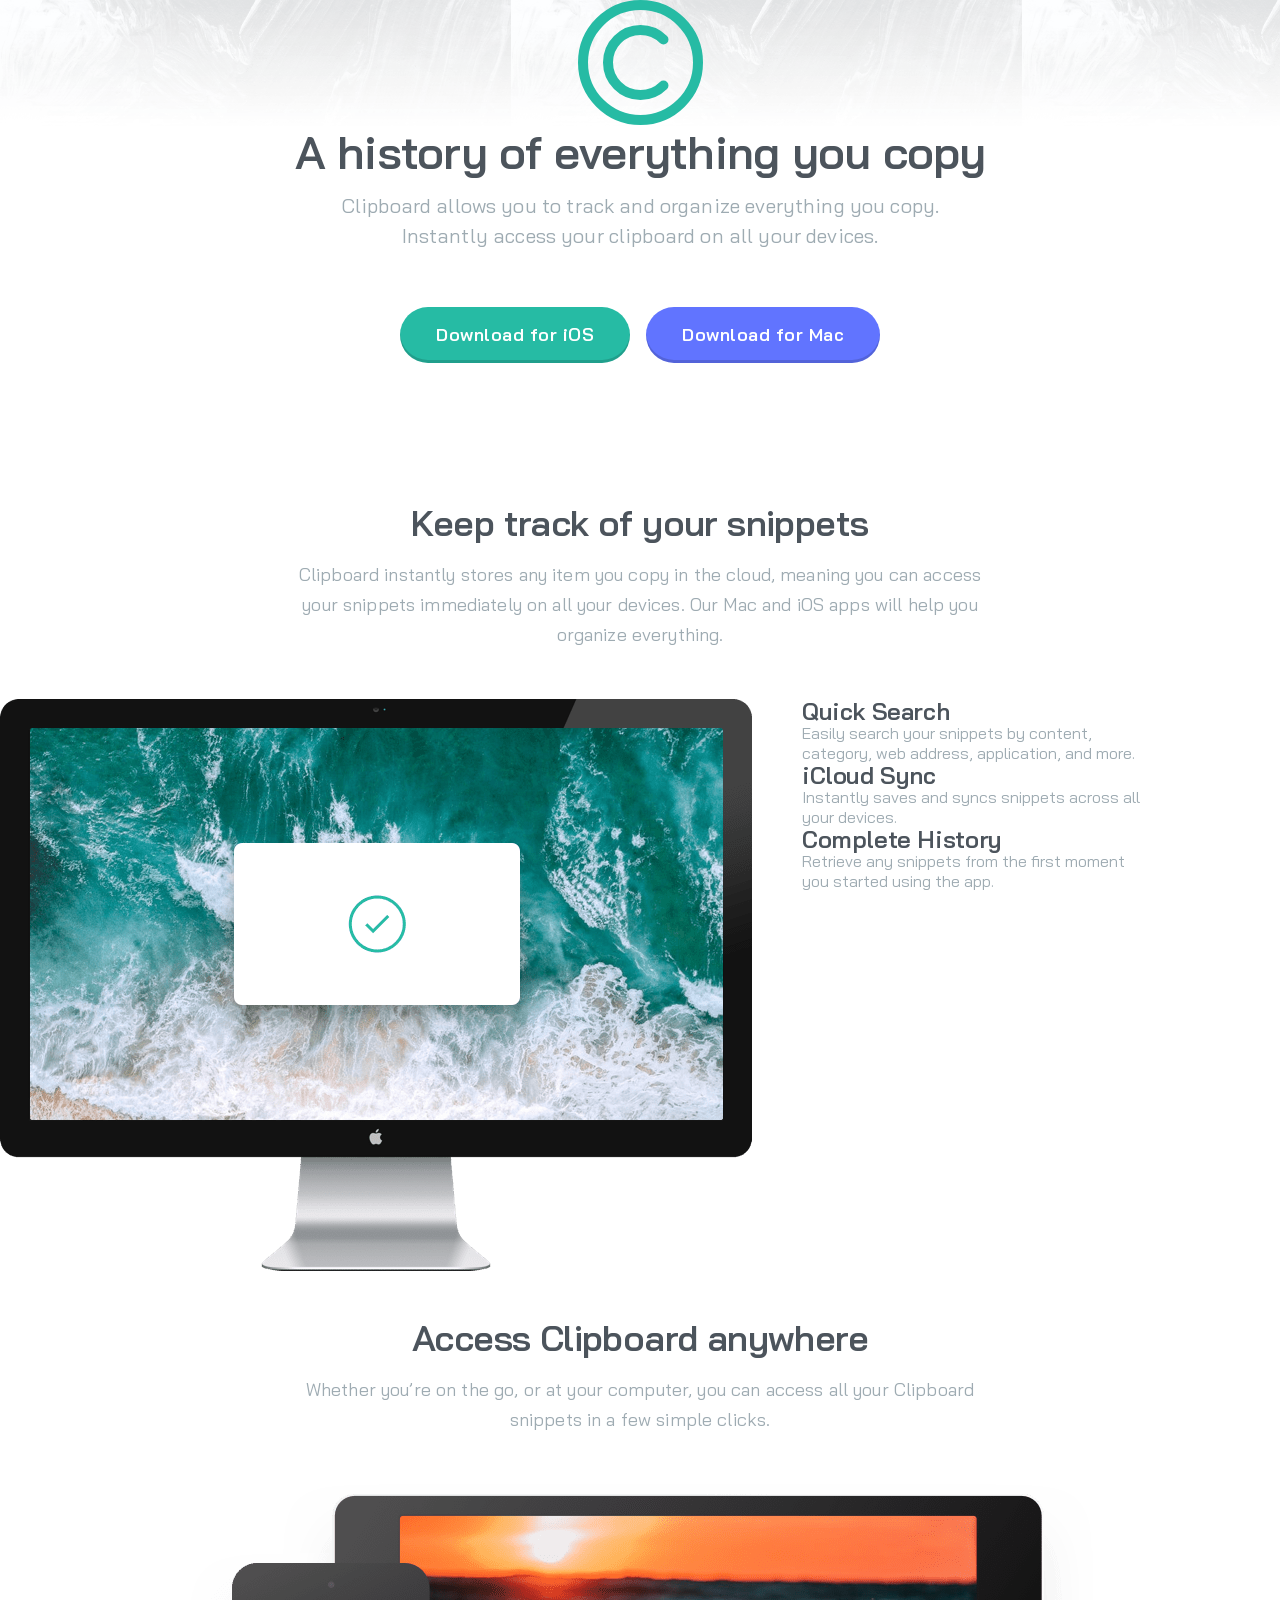
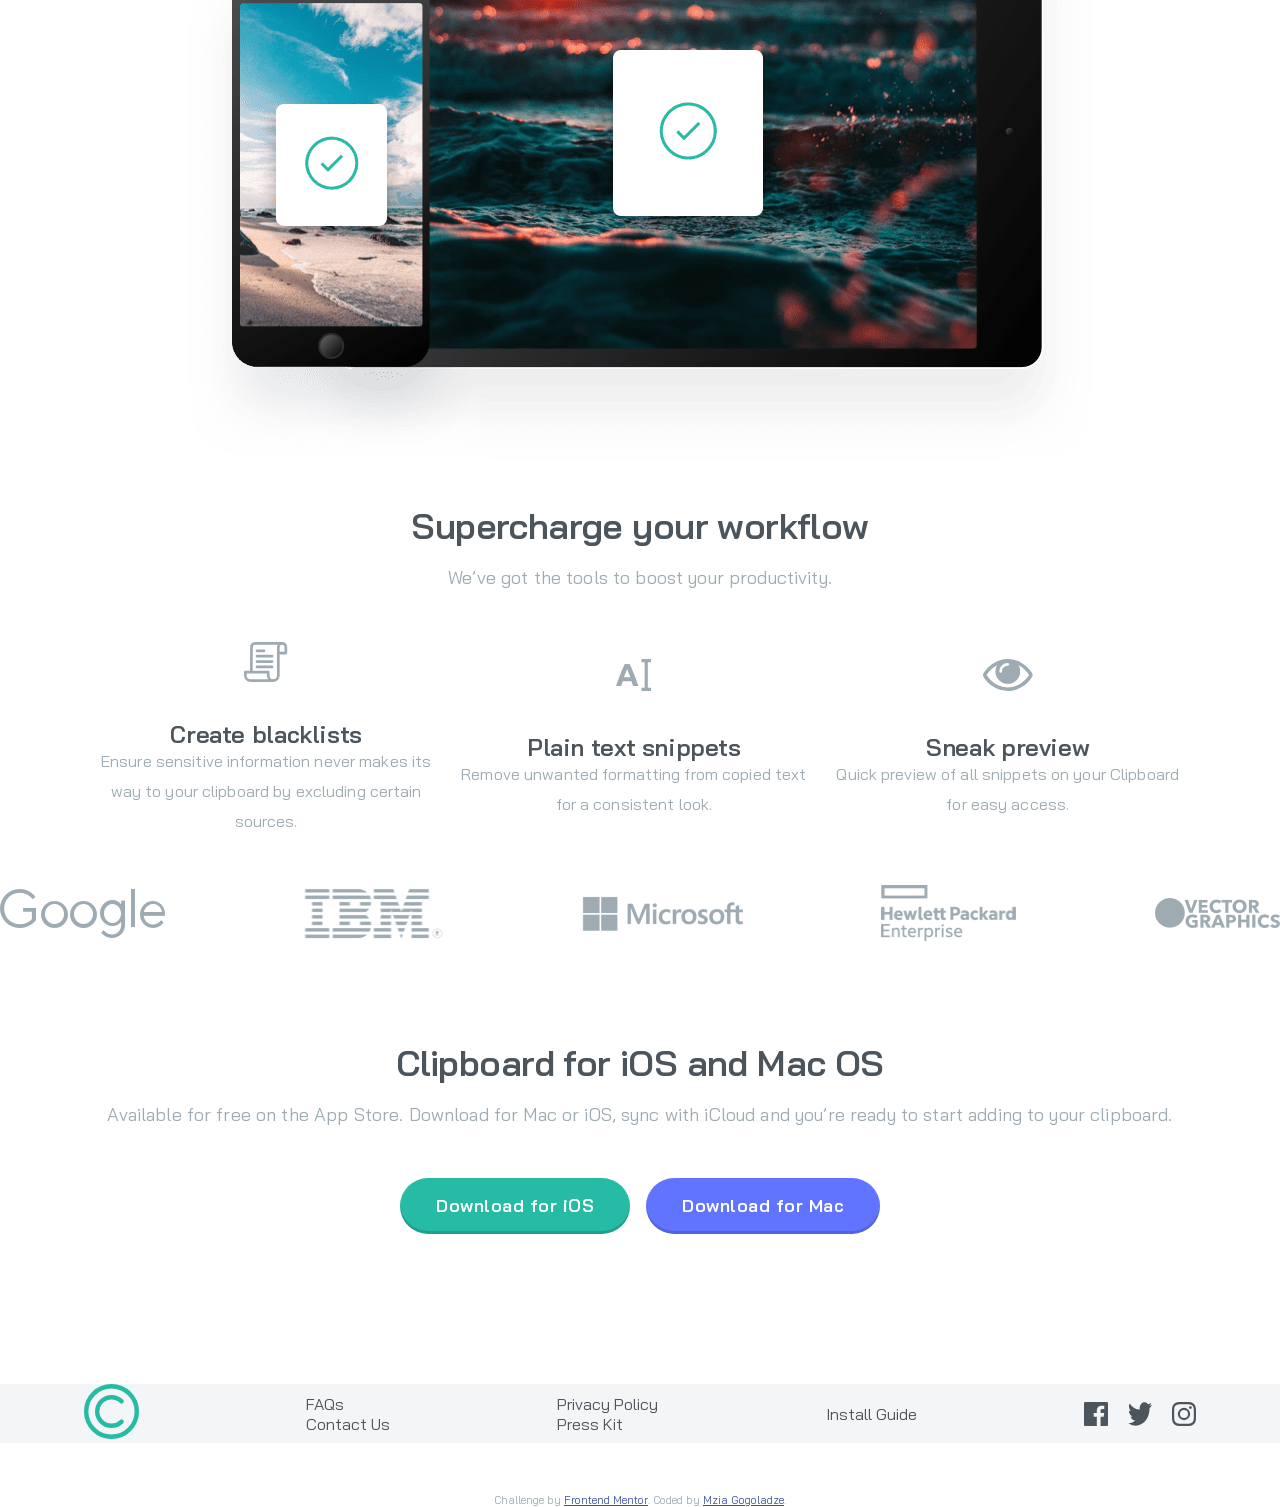
==== index.html @ 40623516 "scroll ver gavaqre" ====
<!doctype html>
<html lang="en">
  <head>
    <meta charset="UTF-8" />
    <meta name="viewport" content="width=device-width, initial-scale=1.0" />
    <!-- displays site properly based on user's device -->

    <link
      rel="icon"
      type="image/png"
      sizes="32x32"
      href="./images/favicon-32x32.png" />

    <link rel="preconnect" href="https://fonts.googleapis.com" />
    <link rel="preconnect" href="https://fonts.gstatic.com" crossorigin />
    <link
      href="https://fonts.googleapis.com/css2?family=Bai+Jamjuree:ital,wght@0,200;0,300;0,400;0,500;0,600;0,700;1,200;1,300;1,400;1,500;1,600;1,700&family=Inter:ital,opsz,wght@0,14..32,100..900;1,14..32,100..900&display=swap"
      rel="stylesheet" />

    <title>Frontend Mentor | Clipboard landing page</title>

    <!-- Feel free to remove these styles or customise in your own stylesheet 👍 -->
    <style>
      .attribution {
        font-size: 11px;
        text-align: center;
      }
      .attribution a {
        color: hsl(228, 45%, 44%);
      }
    </style>
    <link rel="stylesheet" href="style.css" />
  </head>
  <body>
    <!-- მთლიანი ბარათი -->
    <div class="card">
      <!-- პირველი ნაწილი -->
      <header>
        <section>
          <div class="main_logo">
            <span>
              <img
                class="big_logo"
                src="./images/logo.svg"
                alt="copirihgt Foto" />
            </span>
          </div>
          <h1 class="header_title">A history of everything you copy</h1>
          <p class="header_text">
            Clipboard allows you to track and organize everything you copy.
            <br />
            Instantly access your clipboard on all your devices.
          </p>
          <a class="ios_mac" href="##">
            <span class="ios">Download for iOS </span>
            <span class="mac">Download for Mac</span>
          </a>
        </section>
      </header>
      <!-- მეორე ნაწილი -->
      <main>
        <section>
          <div class="keep_track">
            <h2 class="keep track title">Keep track of your snippets</h2>
            <p class="keep_track_text">
              Clipboard instantly stores any item you copy in the cloud, meaning
              you can access <br />
              your snippets immediately on all your devices. Our Mac and iOS
              apps will help you <br />
              organize everything.
            </p>
          </div>

          <!-- მესამე ნაწილი -->

          <div class="computer">
            <img
              class="comp_foto"
              src="./images/image-computer.png"
              alt="computer" />

            <div class="comp_search">
              <h3 class="search title">Quick Search</h3>
              <p class="search text">
                Easily search your snippets by content, <br />
                category, web address, application, and more.
              </p>

              <h3 class="search title">iCloud Sync</h3>
              <p class="search text">
                Instantly saves and syncs snippets across all <br />
                your devices.
              </p>

              <h3 class="search title">Complete History</h3>
              <p class="search text">
                Retrieve any snippets from the first moment <br />
                you started using the app.
              </p>
            </div>
          </div>
        </section>
        <!-- მეოთხე ნაწილი -->
        <section>
          <div class="acess_clipboard">
            <h2 class="acess_clipboard_title">Access Clipboard anywhere</h2>
            <p class="acess_clipboard_text">
              Whether you’re on the go, or at your computer, you can access all
              your Clipboard <br />
              snippets in a few simple clicks.
            </p>
          </div>
          <img
            class="devices_foto"
            src="./images/image-devices.png"
            alt="devices foto" />
        </section>
        <!-- მეხუთე ნაწილი -->
        <section>
          <div class="supercharge">
            <h2 class="supercharge_title">Supercharge your workflow</h2>
            <p class="supercharge_text">
              We’ve got the tools to boost your productivity.
            </p>
          </div>
          <!-- აიქონები -->
          <div class="icons">
            <!-- ფურცელი -->
            <div class="create">
              <img
                class="blacklist_icn"
                src="./images/icon-blacklist.svg"
                alt="blacklist" />
              <h3 class="create title">Create blacklists</h3>
              <p class="create text">
                Ensure sensitive information never makes its <br />way to your
                clipboard by excluding certain <br />
                sources.
              </p>
            </div>
            <!-- A -->
            <div class="plain">
              <img
                class="AI-icn"
                src="./images/icon-text.svg"
                alt="text icon" />

              <h3 class="plain title">Plain text snippets</h3>
              <p class="plain text">
                Remove unwanted formatting from copied text <br />
                for a consistent look.
              </p>
            </div>
            <!-- თვალი -->
            <div class="sneak">
              <img
                class="preview_icn"
                src="./images/icon-preview.svg"
                alt="preview icon" />

              <h3 class="sneak title">Sneak preview</h3>
              <p class="sneak text">
                Quick preview of all snippets on your Clipboard <br />
                for easy access.
              </p>
            </div>
          </div>
        </section>
        <!-- მეექვსე ნაწილი -->

        <div class="google">
          <span class="google_logo"
            ><img src="./images/logo-google.png" alt="google"
          /></span>
          <span class="ibm_logo">
            <img src="./images/logo-ibm.png" alt="ibm"
          /></span>
          <span class="microsoft_logo">
            <img src="./images/logo-microsoft.png" alt="microsoft"
          /></span>
          <span class="hp_logo">
            <img src="./images/logo-hp.png" alt="hewlett"
          /></span>
          <span class="vector_logo">
            <img src="./images/logo-vector-graphics.png" alt="vector"
          /></span>
        </div>

        <!-- მეშვიდე ნაწილი -->
        <section>
          <div class="clipboard">
            <h2 class="clipboard_title">Clipboard for iOS and Mac OS</h2>
            <p class="clipboard_text">
              Available for free on the App Store. Download for Mac or iOS, sync
              with iCloud and you’re ready to start adding to your clipboard.
            </p>
            <a class="ios_mac" href="##">
              <span class="ios">Download for iOS </span>
              <span class="mac">Download for Mac</span>
            </a>
          </div>
        </section>
        <!-- ბოლო ხაზი -->
        <section>
          <div class="contact">
            <!-- ლოგო -->
            <span>
              <img class="little_logo" src="./images/logo.svg" alt="logo"
            /></span>

            <span class="Faqs_contact">
              <!-- ტექსტები -->

              <ul>
                <li>FAQs</li>
                <li class="contact_us">Contact Us</li>
              </ul>
            </span>
            <span class="privacy_press">
              <ul>
                <li>Privacy Policy</li>
                <li>Press Kit</li>
              </ul>
            </span>
            <span class="install">
              <ul>
                <li>Install Guide</li>
              </ul>
            </span>

            <!-- ფეისბუქი, ტვიტერი, ინსტა -->

            <div class="fb_tiwt_insta">
              <img
                class="fb_icon"
                src="./images/icon-facebook.svg"
                alt="facebook" />

              <img
                class="twit_icon"
                src="./images/icon-twitter.svg"
                alt="twitter" />

              <img
                class="insta_icon"
                src="./images/icon-instagram.svg"
                alt="instagram" />
            </div>
          </div>
        </section>
      </main>
      <!-- დასასრული -->
      <footer>
        <p class="attribution">
          Challenge by
          <a href="https://www.frontendmentor.io?ref=challenge" target="_blank"
            >Frontend Mentor</a
          >. Coded by <a href="./secondSheet.html">Mzia Gogoladze</a>.
        </p>
      </footer>
    </div>
  </body>
</html>
---- style.css ----
*{
    box-sizing: border-box;
    margin: 0;
    padding: 0;
    font-family: "Bai Jamjuree", sans-serif;
}

.card{
    width: 100%;
    max-width:1440px;
}
.firt_row{
    max-width: 100%;
    height: auto;
    justify-content: center;
    align-items: center;
    display: flex;
    flex-direction: column;
}
.main_logo{
    height: 363px;
    display: flex;
    justify-content: center;
    align-items: center;
    background: url(./images/bg-header-desktop.png);
    background-size:contain;
    max-width: 100%;
    height:auto;
}
.logo{
    height: 125px;
    color: #26BBA4;
    margin: 0 auto;
}

h1, h2,h3,li{
    color: #4C545C;
}

p{
    color: #9EABB2;
}

h1{
    font-weight: 600;
    font-size: 46px;
    line-height: 100%;
    letter-spacing: -0.75px;
    text-align: center;
    margin-bottom: 16px;
}
h2{
    font-weight: 600;
    font-size: 36px;
    line-height: 100%;
    letter-spacing: -0.59px;
    text-align: center;
    margin-bottom: 19px;
}

h3{
   font-weight: 600;
   font-size: 24px;
   line-height: 100%;
   letter-spacing: -0.39px;
}

.header_text{
    font-weight: 400;
    font-size: 20px;
    line-height: 30px;
    letter-spacing: 0.15px;
    text-align: center;
    margin-bottom: 56px;
}

.ios_mac{
    display: flex;
    color: white;
    font-size: 18px;
    font-weight: 600;
    line-height: 30px;
    letter-spacing: 0.5px;
    gap: 16px;
    justify-content: center;
    margin-bottom: 142px;
    text-decoration: none;
}
.ios{
  background-color: #26BBA4;
  border-radius: 50px;
  padding: 13px 36px;
  box-shadow: 0px 10px 20px 0px rgba(137, 229, 199, 0.5);
  box-shadow: inset 0px -3px 0px 0px rgba(0, 0, 0, 0.15) ;
  
}
.ios:hover{
  filter: brightness(1.12);
}
.mac{
  background-color: #6174FF;
  border-radius: 50px;
  padding: 13px 36px;
  box-shadow: 0px 10px 20px 0px rgba(0, 0, 0, 0.1);
  box-shadow: inset 0px -3px 0px 0px rgba(0, 0, 0, 0.15);
}

.mac:hover{
  filter: brightness(1.12);
}
.keep_track_text{
  font-weight: 400;
  font-size: 18px;
  line-height: 30px;
  letter-spacing: 0.14px;
  text-align: center;
  margin-bottom: 49px;

}
.computer{
    max-width: 100%;
    height: auto;
    display: flex;
    gap: 50px;
    align-items: start;
    margin-bottom: 49px;
}
.comp_foto{
    max-width: 100%;
    height: auto;
    object-fit: cover;
}
.acess_clipboard_text{
    font-weight: 400;
    font-size: 18px;
    line-height: 30px;
    letter-spacing: 0.14px;
    text-align: center;
    margin-bottom: 49px;
}
.devices_foto{
    max-width: 100%;
    height: auto;
    object-fit: cover;
    display: flex;
    justify-content: center;
    align-items: center;
    margin: 0 auto;
    margin-bottom: 49px;
}
.supercharge_text{
    font-weight: 400;
    font-size: 18px;
    line-height: 30px;
    letter-spacing: 0.14px;
    text-align: center;
    margin-bottom: 49px;

}
.icons{
    display: flex;
    gap: 30px;
    max-width: 100%;
    height: auto;
    justify-content: center;
    align-items: center;
    margin: 0 auto;
    margin-bottom: 49px;
}

.create,.plain, .sneak{
    display: flex;
    flex-direction: column;
    justify-content: center;
    align-items: center;
}


.create p,.plain p, .sneak p{
    font-weight: 400;
    font-size: 16px;
    line-height: 30px;
    letter-spacing: 0.12px;
    text-align: center;
    text-wrap: nowrap;
}
.blacklist_icn {
    margin-bottom: 40px;
}
.AI-icn {
    margin-bottom: 44px;
}
.preview_icn {
    margin-bottom: 44px;
}
.google{
    display:flex;
    justify-content:space-between;
    align-items: center;
    gap: 20px;
    margin: 0 auto; 
    margin-bottom: 100px;
}
.clipboard_text{
   font-weight: 400;
   font-size: 18px;
   line-height: 30px;
   letter-spacing: 0.14px;
   text-align: center;
   margin-bottom: 48px;

}
.clipboard{
    margin-bottom: 150px;
}
.contact{
    display: flex;
    justify-content: space-around;
    align-items: center;
    background-color: #c2c8cb2d;
    max-width: 100%;
    height: auto;
    margin-bottom: 50px;
}
.little_logo{
    max-width: 100%;
    height: 55px;
}

li{
    list-style: none;
} 

.contact_us:hover{
    color: #26BBA4;
    cursor: pointer;
    
}


/* ფერი :hover ვერ დავადე ტვიტერს და ვერ ჩავსვი a-ში "contact us"*/

.twit{
    color: #4C545C;
}
.twit:hover{
    color: #26BBA4;
    cursor: pointer;
}



.fb_tiwt_insta{
    display: flex;
    justify-content: center;
    gap: 20px;

}



@media(max-width:375px){
    body{
        /* background: red; */
        display: flex;
        flex-direction: column;
        justify-content: center;
        

    }
    .card{
        display: flex;
        flex-direction: column;
        justify-content: center;
        flex-wrap: wrap;
        gap: 10px;

    }
    .computer{
        display: flex;
        flex-direction:column;
        justify-content: center;
        flex-wrap: nowrap;
        gap: 10px;
    }

    .main_logo{
        height: 125px;
        display: flex;
        flex-direction:column;
        justify-content: center;
    }

    .comp_foto{
        max-width: 100%;
        height: auto;
    }
    .comp_search{
        display: flex;
        flex-direction: column;
        align-items: center;
        justify-content: center;
        margin: 0 auto;
        gap: 10px;
    }

    .icons{
        max-width: 100%;
        height: auto;
        display: flex;
        flex-direction: column;
        align-items: center;
        justify-content: center;
        margin: 0 auto;
        gap: 10px;
    }

    .create,.plain, .sneak{
         max-width: 100%;
        height: auto;
        display: flex;
        flex-direction: column;
        align-items: center;
        justify-content: center;
        margin: 0 auto;
        gap: 10px;
        margin-bottom: 20px;
    }
.google{
        max-width: 100%;
        height: auto;
        display: flex;
        flex-direction: column;
        align-items: center;
        justify-content: center;
        margin: 0 auto;
        gap: 20px;
}
.clipboard{
        max-width: 100%;
        height: auto;
        display: flex;
        flex-direction: column;
        align-items: center;
        justify-content: center;
        margin: 0 auto;
        gap: 10px;
        margin-bottom: 20px;
}
.ios_mac{
        max-width: 100%;
        height: auto;
        display: flex;
        flex-direction: column;
        align-items: center;
        justify-content: center;
        margin: 0 auto;
        gap: 10px;
        margin-bottom: 50px;
}
.contact{
        max-width: 100%;
        height: auto;
        display: flex;
        flex-direction: column;
        align-items: center;
        justify-content: center;
        margin: 0 auto;
        gap: 10px;
}

}
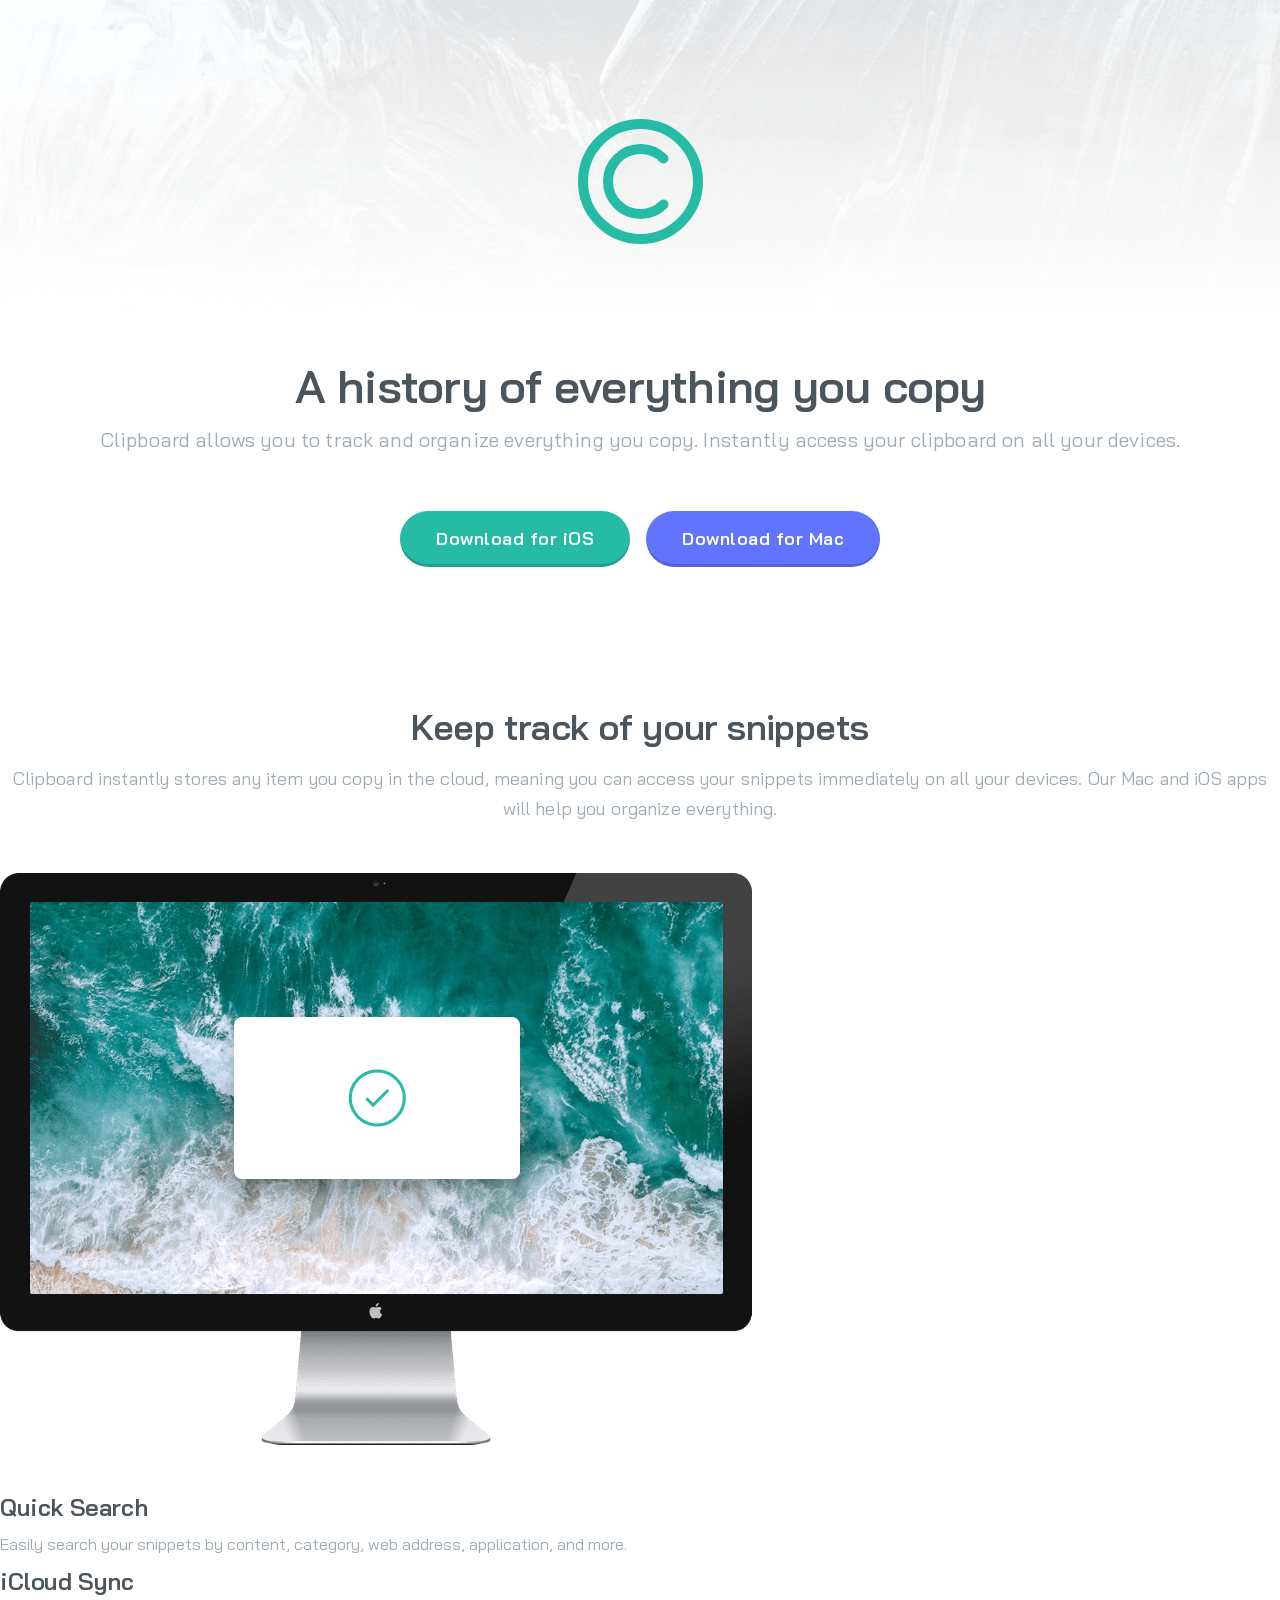
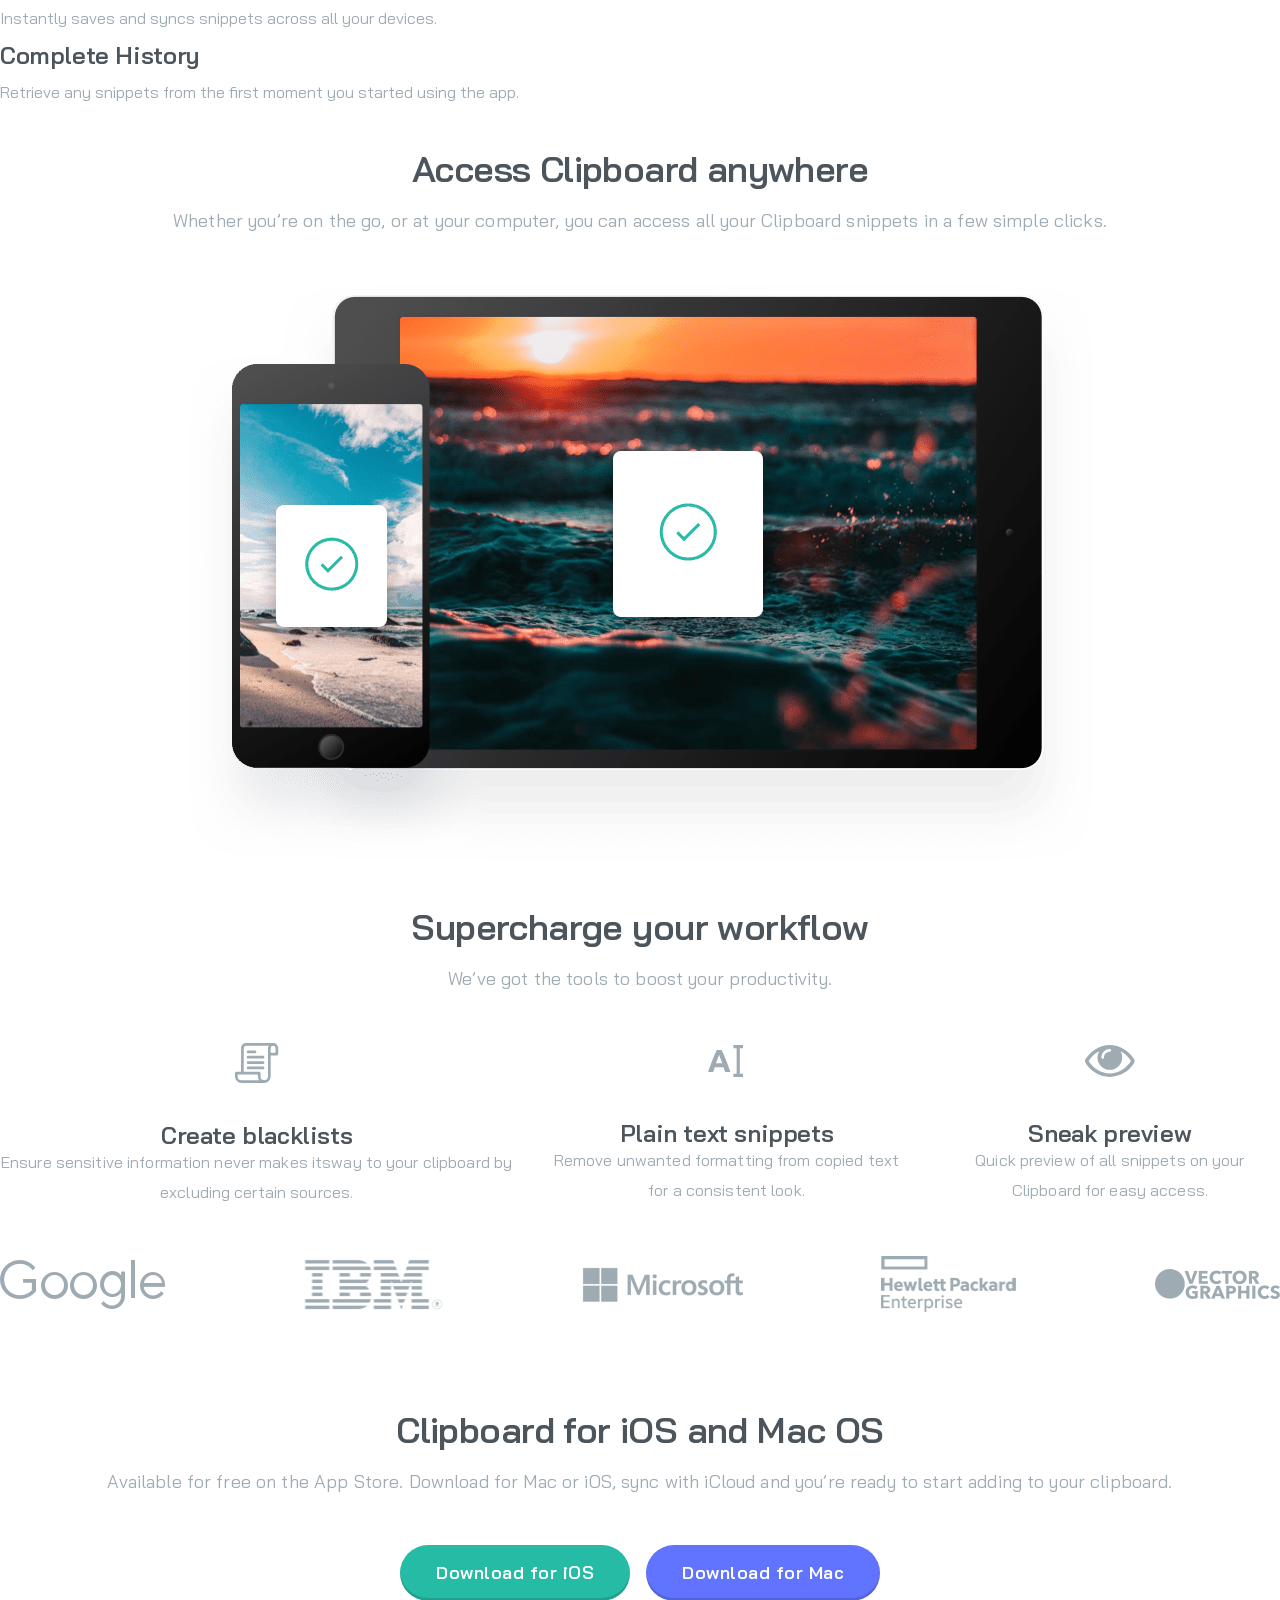
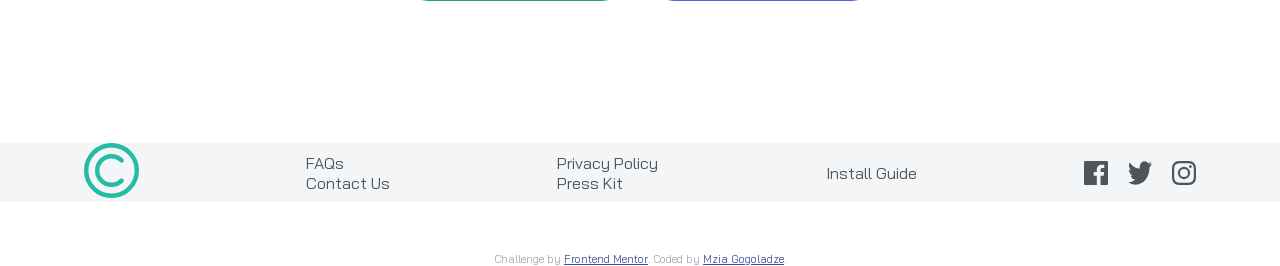
==== commit d4fabb33: "chasworebuli" ====
--- a/index.html
+++ b/index.html
@@ -32,46 +32,45 @@
     <link rel="stylesheet" href="style.css" />
   </head>
   <body>
-    <!-- მთლიანი ბარათი -->
-    <div class="card">
-      <!-- პირველი ნაწილი -->
-      <header>
-        <section>
+   
+    
+    
+      
+        
           <div class="main_logo">
-            <span>
               <img
                 class="big_logo"
                 src="./images/logo.svg"
                 alt="copirihgt Foto" />
-            </span>
+
           </div>
           <h1 class="header_title">A history of everything you copy</h1>
           <p class="header_text">
             Clipboard allows you to track and organize everything you copy.
-            <br />
+            
             Instantly access your clipboard on all your devices.
           </p>
           <a class="ios_mac" href="##">
             <span class="ios">Download for iOS </span>
             <span class="mac">Download for Mac</span>
           </a>
-        </section>
-      </header>
-      <!-- მეორე ნაწილი -->
+        
+      
+      
       <main>
-        <section>
+        
           <div class="keep_track">
             <h2 class="keep track title">Keep track of your snippets</h2>
             <p class="keep_track_text">
               Clipboard instantly stores any item you copy in the cloud, meaning
-              you can access <br />
+              you can access 
               your snippets immediately on all your devices. Our Mac and iOS
-              apps will help you <br />
+              apps will help you 
               organize everything.
             </p>
           </div>
 
-          <!-- მესამე ნაწილი -->
+          
 
           <div class="computer">
             <img
@@ -82,31 +81,31 @@
             <div class="comp_search">
               <h3 class="search title">Quick Search</h3>
               <p class="search text">
-                Easily search your snippets by content, <br />
+                Easily search your snippets by content, 
                 category, web address, application, and more.
               </p>
 
               <h3 class="search title">iCloud Sync</h3>
               <p class="search text">
-                Instantly saves and syncs snippets across all <br />
+                Instantly saves and syncs snippets across all
                 your devices.
               </p>
 
               <h3 class="search title">Complete History</h3>
               <p class="search text">
-                Retrieve any snippets from the first moment <br />
+                Retrieve any snippets from the first moment 
                 you started using the app.
               </p>
             </div>
           </div>
-        </section>
-        <!-- მეოთხე ნაწილი -->
-        <section>
+        
+     
+      
           <div class="acess_clipboard">
             <h2 class="acess_clipboard_title">Access Clipboard anywhere</h2>
             <p class="acess_clipboard_text">
               Whether you’re on the go, or at your computer, you can access all
-              your Clipboard <br />
+              your Clipboard 
               snippets in a few simple clicks.
             </p>
           </div>
@@ -114,8 +113,8 @@
             class="devices_foto"
             src="./images/image-devices.png"
             alt="devices foto" />
-        </section>
-        <!-- მეხუთე ნაწილი -->
+        
+       
         <section>
           <div class="supercharge">
             <h2 class="supercharge_title">Supercharge your workflow</h2>
@@ -123,9 +122,9 @@
               We’ve got the tools to boost your productivity.
             </p>
           </div>
-          <!-- აიქონები -->
+         
           <div class="icons">
-            <!-- ფურცელი -->
+            
             <div class="create">
               <img
                 class="blacklist_icn"
@@ -133,12 +132,12 @@
                 alt="blacklist" />
               <h3 class="create title">Create blacklists</h3>
               <p class="create text">
-                Ensure sensitive information never makes its <br />way to your
-                clipboard by excluding certain <br />
+                Ensure sensitive information never makes itsway to your
+                clipboard by excluding certain 
                 sources.
               </p>
             </div>
-            <!-- A -->
+           
             <div class="plain">
               <img
                 class="AI-icn"
@@ -147,11 +146,11 @@
 
               <h3 class="plain title">Plain text snippets</h3>
               <p class="plain text">
-                Remove unwanted formatting from copied text <br />
+                Remove unwanted formatting from copied text 
                 for a consistent look.
               </p>
             </div>
-            <!-- თვალი -->
+           
             <div class="sneak">
               <img
                 class="preview_icn"
@@ -160,33 +159,33 @@
 
               <h3 class="sneak title">Sneak preview</h3>
               <p class="sneak text">
-                Quick preview of all snippets on your Clipboard <br />
+                Quick preview of all snippets on your Clipboard 
                 for easy access.
               </p>
             </div>
           </div>
         </section>
-        <!-- მეექვსე ნაწილი -->
+       
 
         <div class="google">
-          <span class="google_logo"
-            ><img src="./images/logo-google.png" alt="google"
-          /></span>
-          <span class="ibm_logo">
+          
+            <img src="./images/logo-google.png" alt="google"/>
+          
+         
             <img src="./images/logo-ibm.png" alt="ibm"
-          /></span>
-          <span class="microsoft_logo">
+          />
+          
             <img src="./images/logo-microsoft.png" alt="microsoft"
-          /></span>
-          <span class="hp_logo">
+          />
+          
             <img src="./images/logo-hp.png" alt="hewlett"
-          /></span>
-          <span class="vector_logo">
+          />
+         
             <img src="./images/logo-vector-graphics.png" alt="vector"
-          /></span>
+          />
         </div>
 
-        <!-- მეშვიდე ნაწილი -->
+       
         <section>
           <div class="clipboard">
             <h2 class="clipboard_title">Clipboard for iOS and Mac OS</h2>
@@ -200,16 +199,16 @@
             </a>
           </div>
         </section>
-        <!-- ბოლო ხაზი -->
+        
         <section>
           <div class="contact">
-            <!-- ლოგო -->
+            
             <span>
               <img class="little_logo" src="./images/logo.svg" alt="logo"
             /></span>
 
             <span class="Faqs_contact">
-              <!-- ტექსტები -->
+              
 
               <ul>
                 <li>FAQs</li>
@@ -228,7 +227,7 @@
               </ul>
             </span>
 
-            <!-- ფეისბუქი, ტვიტერი, ინსტა -->
+         
 
             <div class="fb_tiwt_insta">
               <img
@@ -249,7 +248,7 @@
           </div>
         </section>
       </main>
-      <!-- დასასრული -->
+     
       <footer>
         <p class="attribution">
           Challenge by
@@ -258,6 +257,6 @@
           >. Coded by <a href="./secondSheet.html">Mzia Gogoladze</a>.
         </p>
       </footer>
-    </div>
+    
   </body>
-</html>
+</html>
--- a/style.css
+++ b/style.css
@@ -5,30 +5,19 @@
     font-family: "Bai Jamjuree", sans-serif;
 }
 
-.card{
-    width: 100%;
-    max-width:1440px;
-}
-.firt_row{
-    max-width: 100%;
-    height: auto;
-    justify-content: center;
-    align-items: center;
-    display: flex;
-    flex-direction: column;
-}
+
+
 .main_logo{
-    height: 363px;
+    min-height: 363px;
     display: flex;
     justify-content: center;
     align-items: center;
     background: url(./images/bg-header-desktop.png);
     background-size:contain;
-    max-width: 100%;
-    height:auto;
+    background-repeat: no-repeat ;
 }
 .logo{
-    height: 125px;
+    min-height: 125px;
     color: #26BBA4;
     margin: 0 auto;
 }
@@ -108,6 +97,11 @@
 .mac:hover{
   filter: brightness(1.12);
 }
+.keep_track{
+    display: flex;
+    flex-direction:column;
+    word-wrap: break-word;
+}
 .keep_track_text{
   font-weight: 400;
   font-size: 18px;
@@ -115,20 +109,25 @@
   letter-spacing: 0.14px;
   text-align: center;
   margin-bottom: 49px;
+  
 
 }
 .computer{
-    max-width: 100%;
-    height: auto;
-    display: flex;
+    display: flex;
+    flex-wrap: wrap;
     gap: 50px;
-    align-items: start;
-    margin-bottom: 49px;
-}
+    margin-bottom: 49px;
+}
+
 .comp_foto{
     max-width: 100%;
     height: auto;
-    object-fit: cover;
+    
+}
+.comp_search{
+    display: flex;
+    flex-direction: column;
+    gap: 15px;
 }
 .acess_clipboard_text{
     font-weight: 400;
@@ -160,12 +159,8 @@
 .icons{
     display: flex;
     gap: 30px;
-    max-width: 100%;
-    height: auto;
-    justify-content: center;
-    align-items: center;
-    margin: 0 auto;
-    margin-bottom: 49px;
+    margin-bottom: 49px;
+   
 }
 
 .create,.plain, .sneak{
@@ -182,7 +177,7 @@
     line-height: 30px;
     letter-spacing: 0.12px;
     text-align: center;
-    text-wrap: nowrap;
+    word-wrap: break-word;
 }
 .blacklist_icn {
     margin-bottom: 40px;
@@ -195,6 +190,7 @@
 }
 .google{
     display:flex;
+    flex-wrap: wrap;
     justify-content:space-between;
     align-items: center;
     gap: 20px;
@@ -210,16 +206,12 @@
    margin-bottom: 48px;
 
 }
-.clipboard{
-    margin-bottom: 150px;
-}
+
 .contact{
     display: flex;
     justify-content: space-around;
     align-items: center;
     background-color: #c2c8cb2d;
-    max-width: 100%;
-    height: auto;
     margin-bottom: 50px;
 }
 .little_logo{
@@ -238,7 +230,6 @@
 }
 
 
-/* ფერი :hover ვერ დავადე ტვიტერს და ვერ ჩავსვი a-ში "contact us"*/
 
 .twit{
     color: #4C545C;
@@ -259,97 +250,103 @@
 
 
 
-@media(max-width:375px){
-    body{
-        /* background: red; */
-        display: flex;
-        flex-direction: column;
-        justify-content: center;
+@media(max-width:500px){
+  
+  
+    .computer{
+        display: flex;
+        flex-direction:column;
+        justify-content: center;
+        align-items: center;
+        flex-wrap: wrap;
+        gap: 10px;
+
+    }
+
+    .main_logo{
+        max-height: 125px;
+        display: flex;
+        background-size:contain;
+        flex-direction:column;
+        justify-content: center;
+        align-items: center;
+    }
+    .comp_foto{
+        display: flex;
+        flex-direction: column;
+        align-items: center;
+        justify-content: center;
+        flex-wrap: wrap;
+    }
+    .comp_search{
+        display: flex;
+        flex-direction: column;
+        align-items: center;
+        justify-content: center;
+        margin: 0 auto;
+        gap: 10px;
+        flex-wrap: wrap;
+    }
+
+
+    .icons{
+        display: flex;
+        flex-wrap: wrap;
+        flex-direction: column;
+        align-items: center;
+        justify-content: center;
+        margin: 0 auto;
+        gap: 10px;
+    }
+
+
+    .create,.plain, .sneak{
+        display: flex;
+        flex-direction: column;
+        align-items: center;
+        justify-content: center;
+        margin: 0 auto;
+        flex-wrap: wrap;
+        gap: 10px;
+        margin-bottom: 20px;
+    }
+   .create p,.plain p, .sneak p{
+
+    font-weight: 400;
+    font-size: 10px;
+    letter-spacing: 0.12px;
+    text-align: center;
+    display: flex;
+    flex-wrap: wrap;
+        flex-direction: column;
+        justify-content: center;
+}
+
+.google{
+        display: flex;
+        flex-direction: column;
+        align-items: center;
+        justify-content: center;
+        flex-wrap: wrap;
+        margin: 0 auto;
+        gap: 20px;
+        margin-bottom: 20px;
+}
+
+.clipboard{
+       
+       
+        display: flex;
+        flex-wrap: wrap;
+        flex-direction: column;
+        align-items: center;
+        justify-content: center;
+        margin: 0 auto;
+        gap: 10px;
+        margin-bottom: 20px;
+}
+.ios_mac{
         
-
-    }
-    .card{
-        display: flex;
-        flex-direction: column;
-        justify-content: center;
-        flex-wrap: wrap;
-        gap: 10px;
-
-    }
-    .computer{
-        display: flex;
-        flex-direction:column;
-        justify-content: center;
-        flex-wrap: nowrap;
-        gap: 10px;
-    }
-
-    .main_logo{
-        height: 125px;
-        display: flex;
-        flex-direction:column;
-        justify-content: center;
-    }
-
-    .comp_foto{
-        max-width: 100%;
-        height: auto;
-    }
-    .comp_search{
-        display: flex;
-        flex-direction: column;
-        align-items: center;
-        justify-content: center;
-        margin: 0 auto;
-        gap: 10px;
-    }
-
-    .icons{
-        max-width: 100%;
-        height: auto;
-        display: flex;
-        flex-direction: column;
-        align-items: center;
-        justify-content: center;
-        margin: 0 auto;
-        gap: 10px;
-    }
-
-    .create,.plain, .sneak{
-         max-width: 100%;
-        height: auto;
-        display: flex;
-        flex-direction: column;
-        align-items: center;
-        justify-content: center;
-        margin: 0 auto;
-        gap: 10px;
-        margin-bottom: 20px;
-    }
-.google{
-        max-width: 100%;
-        height: auto;
-        display: flex;
-        flex-direction: column;
-        align-items: center;
-        justify-content: center;
-        margin: 0 auto;
-        gap: 20px;
-}
-.clipboard{
-        max-width: 100%;
-        height: auto;
-        display: flex;
-        flex-direction: column;
-        align-items: center;
-        justify-content: center;
-        margin: 0 auto;
-        gap: 10px;
-        margin-bottom: 20px;
-}
-.ios_mac{
-        max-width: 100%;
-        height: auto;
         display: flex;
         flex-direction: column;
         align-items: center;
@@ -359,21 +356,21 @@
         margin-bottom: 50px;
 }
 .contact{
-        max-width: 100%;
-        height: auto;
-        display: flex;
-        flex-direction: column;
-        align-items: center;
-        justify-content: center;
-        margin: 0 auto;
-        gap: 10px;
-}
-
-}
-
-
-
-
-
-
-
+        
+        display: flex;
+        flex-wrap: wrap;
+        flex-direction: column;
+        align-items: center;
+        justify-content: center;
+        margin: 0 auto;
+        gap: 10px;
+}
+
+}
+
+
+
+
+
+
+
